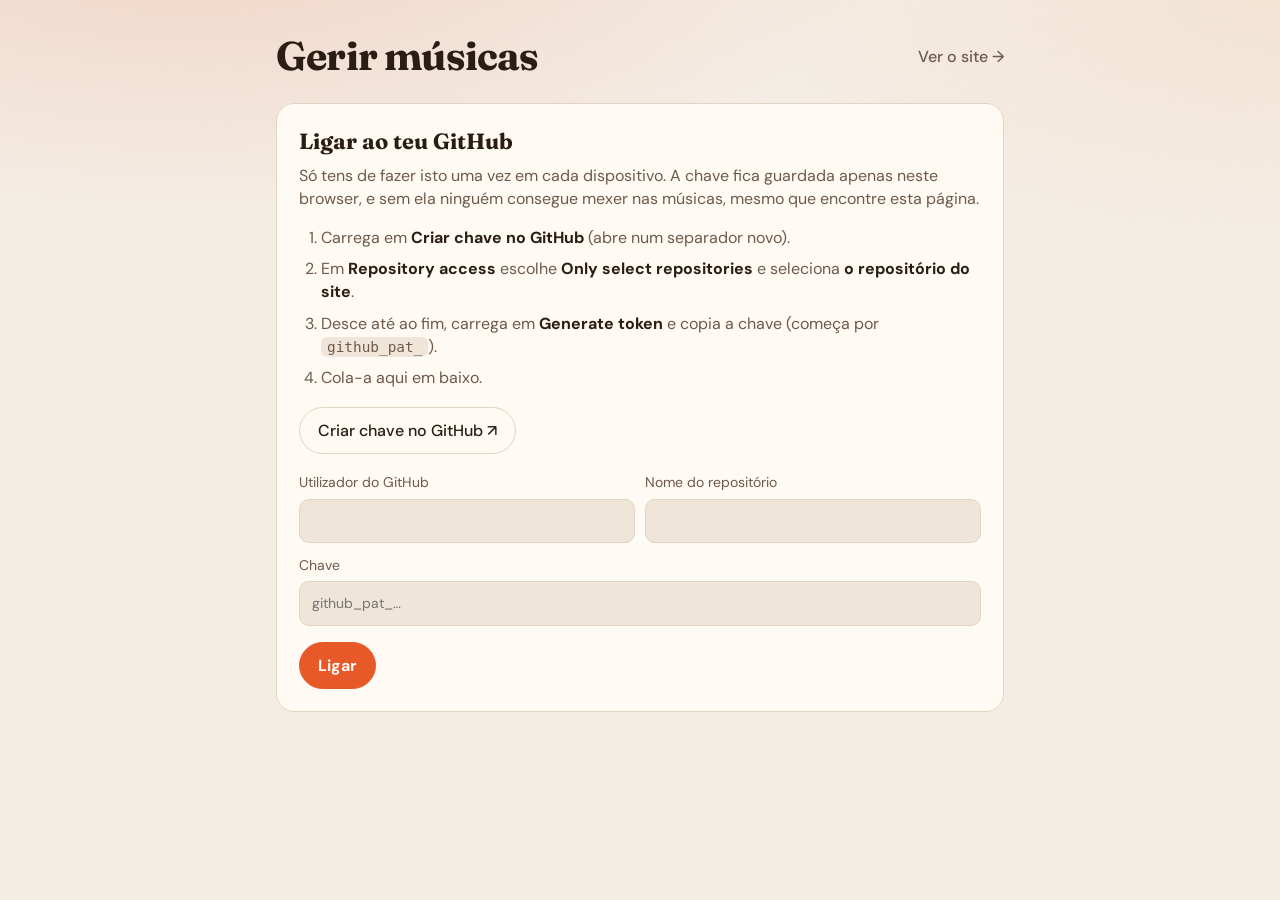
==== gerir.html @ c7f48e95 "Site de músicas inicial Co-Authored-By: Claude Opus 5.5 <noreply@anthropic.com>" ====
<!doctype html>
<html lang="pt">
<head>
  <meta charset="utf-8">
  <meta name="viewport" content="width=device-width, initial-scale=1, viewport-fit=cover">
  <meta name="robots" content="noindex, nofollow">
  <title>Gerir músicas</title>
  <link rel="icon" href="icone.svg" type="image/svg+xml">
  <link rel="preconnect" href="https://fonts.googleapis.com">
  <link rel="preconnect" href="https://fonts.gstatic.com" crossorigin>
  <link href="https://fonts.googleapis.com/css2?family=Fraunces:opsz,wght@9..144,500;9..144,700&family=DM+Sans:wght@400;500;700&display=swap" rel="stylesheet">
  <link rel="stylesheet" href="style.css">
  <style>
    body { padding-bottom: 60px; }
    [hidden] { display: none !important; }
    a.btn { color: inherit; text-decoration: none; }
    .pagina { position: relative; z-index: 1; max-width: 760px; margin: 0 auto; padding: 36px 16px 0; }
    .cab { display: flex; align-items: center; justify-content: space-between; gap: 12px; margin-bottom: 26px; }
    .cab h1 { font-size: clamp(28px, 6vw, 40px); margin: 0; }
    .cab a { color: var(--texto-2); text-decoration: none; font-weight: 500; white-space: nowrap; }
    .cab a:hover { color: var(--destaque); }

    .cartao {
      background: var(--cartao); border: 1px solid var(--linha); border-radius: 18px;
      padding: 22px; margin-bottom: 18px;
    }
    .cartao h2 { font-family: var(--serif); font-size: 22px; margin: 0 0 6px; }
    .cartao > p { color: var(--texto-2); margin: 0 0 16px; }
    .passos { margin: 0 0 18px; padding-left: 22px; color: var(--texto-2); }
    .passos li { margin-bottom: 8px; }
    .passos b { color: var(--texto); }

    label.campo { display: block; font-size: 14px; color: var(--texto-2); margin-bottom: 12px; }
    .entrada {
      display: block; width: 100%; margin-top: 6px;
      font: inherit; color: var(--texto);
      background: var(--fundo-2); border: 1px solid var(--linha); border-radius: 10px;
      padding: 11px 12px; outline: 0;
    }
    .entrada:focus { border-color: var(--destaque); }
    .linha2 { display: grid; grid-template-columns: 1fr 1fr; gap: 10px; }
    .erro { color: #e5484d; font-size: 14px; margin: 8px 0 0; }
    .ok { color: #3fb37f; }

    .zona {
      display: grid; place-items: center; text-align: center;
      border: 2px dashed var(--linha); border-radius: 18px;
      padding: 38px 16px; cursor: pointer;
      transition: border-color .15s, background .15s;
    }
    .zona:hover, .zona.sobre { border-color: var(--destaque); background: color-mix(in srgb, var(--destaque) 8%, transparent); }
    .zona svg { width: 44px; height: 44px; fill: var(--destaque); margin-bottom: 8px; }
    .zona strong { font-size: 18px; display: block; }
    .zona span { color: var(--texto-2); font-size: 14px; }

    .pendentes { list-style: none; margin: 16px 0 0; padding: 0; display: grid; gap: 10px; }
    .pend {
      border: 1px solid var(--linha); border-radius: 14px; padding: 12px;
      display: grid; grid-template-columns: 52px 1fr auto; gap: 12px; align-items: start;
      background: var(--fundo-2);
    }
    .pend .capa { cursor: pointer; position: relative; }
    .pend .capa::after {
      content: "+ capa"; position: absolute; inset: auto 0 0 0;
      font: 700 9px var(--sans); letter-spacing: .04em; text-transform: uppercase;
      background: rgba(0,0,0,.55); color: #fff; padding: 2px 0; text-align: center;
    }
    .pend .capa.tem::after { content: "mudar"; }
    .pend-nome { font-weight: 700; font-size: 14px; word-break: break-word; margin-bottom: 6px; }
    .pend-nome small { color: var(--texto-3); font-weight: 400; }
    .pend .entrada { padding: 8px 10px; margin-top: 0; font-size: 15px; }
    .barra-envio { height: 4px; background: var(--linha); border-radius: 4px; margin-top: 8px; overflow: hidden; display: none; }
    .barra-envio i { display: block; height: 100%; width: 0; background: var(--destaque); transition: width .2s; }
    .a-enviar .barra-envio { display: block; }

    .acoes { display: flex; gap: 10px; flex-wrap: wrap; margin-top: 16px; align-items: center; }
    .btn[disabled] { opacity: .5; pointer-events: none; }

    .estado {
      display: none; align-items: center; gap: 12px;
      border-radius: 14px; padding: 14px 16px; margin-bottom: 18px;
      background: var(--fundo-2); border: 1px solid var(--linha); font-weight: 500;
    }
    .estado.visivel { display: flex; }
    .estado.sucesso { border-color: #3fb37f; }
    .estado.falha { border-color: #e5484d; }
    .estado a { color: var(--destaque); }
    .roda { width: 18px; height: 18px; border-radius: 50%; border: 2px solid var(--linha); border-top-color: var(--destaque); animation: girar .8s linear infinite; flex: none; }

    .existentes { list-style: none; margin: 0; padding: 0; }
    .exist {
      display: grid; grid-template-columns: 46px 1fr auto; gap: 12px; align-items: center;
      padding: 10px 0; border-top: 1px solid var(--linha);
    }
    .exist:first-child { border-top: 0; }
    .exist .capa { width: 46px; height: 46px; font-size: 15px; }
    .exist-texto { min-width: 0; }
    .exist-texto strong, .exist-texto span { display: block; white-space: nowrap; overflow: hidden; text-overflow: ellipsis; }
    .exist-texto span { color: var(--texto-2); font-size: 14px; }
    .exist-edita { grid-column: 1 / -1; display: grid; grid-template-columns: 1fr 1fr auto; gap: 8px; }
    .exist-edita .entrada { margin: 0; padding: 8px 10px; }
    .icone.perigo:hover { color: #e5484d; }
    .vazio-mini { color: var(--texto-3); margin: 0; }
    .rodape-gerir { text-align: center; margin-top: 26px; }
    .rodape-gerir button { background: none; border: 0; color: var(--texto-3); cursor: pointer; text-decoration: underline; font-size: 14px; }

    @media (max-width: 560px) {
      .cartao { padding: 18px 14px; }
      .linha2 { grid-template-columns: 1fr; gap: 6px; }
      .exist-edita { grid-template-columns: 1fr; }
    }
  </style>
</head>
<body>
  <div class="grao" aria-hidden="true"></div>
  <div class="pagina">
    <header class="cab">
      <h1>Gerir músicas</h1>
      <a href="./">Ver o site →</a>
    </header>

    <!-- 1. Ligar -->
    <section class="cartao" id="ligar" hidden>
      <h2>Ligar ao teu GitHub</h2>
      <p>Só tens de fazer isto uma vez em cada dispositivo. A chave fica guardada apenas neste browser, e sem ela ninguém consegue mexer nas músicas, mesmo que encontre esta página.</p>
      <ol class="passos">
        <li>Carrega em <b>Criar chave no GitHub</b> (abre num separador novo).</li>
        <li>Em <b>Repository access</b> escolhe <b>Only select repositories</b> e seleciona <b id="nomeRepo">o repositório do site</b>.</li>
        <li>Desce até ao fim, carrega em <b>Generate token</b> e copia a chave (começa por <code>github_pat_</code>).</li>
        <li>Cola-a aqui em baixo.</li>
      </ol>
      <div class="acoes" style="margin: 0 0 18px">
        <a class="btn" id="criarChave" target="_blank" rel="noopener">Criar chave no GitHub ↗</a>
      </div>
      <div class="linha2" id="campoRepo" hidden>
        <label class="campo">Utilizador do GitHub<input class="entrada" id="dono" autocomplete="off" autocapitalize="off"></label>
        <label class="campo">Nome do repositório<input class="entrada" id="repo" autocomplete="off" autocapitalize="off"></label>
      </div>
      <label class="campo">Chave
        <input class="entrada" id="chave" type="password" placeholder="github_pat_…" autocomplete="off" autocapitalize="off" spellcheck="false">
      </label>
      <div class="acoes"><button class="btn btn-principal" id="btnLigar" type="button">Ligar</button></div>
      <p class="erro" id="erroLigar" hidden></p>
    </section>

    <!-- 2. Gerir -->
    <div id="gerir" hidden>
      <div class="estado" id="estado" role="status" aria-live="polite"></div>

      <section class="cartao">
        <h2>Adicionar músicas</h2>
        <p>MP3 de preferência. Podes juntar imagens com o mesmo nome da música para servirem de capa.</p>
        <label class="zona" id="zona">
          <input type="file" id="ficheiros" multiple accept="audio/*,.mp3,.m4a,.aac,.ogg,.opus,.flac,.wav,image/*" hidden>
          <div>
            <svg viewBox="0 0 24 24" aria-hidden="true"><path d="M12 3v10.6A4 4 0 1 0 14 17V7h4V3h-6z"/></svg>
            <strong>Arrasta músicas para aqui</strong>
            <span>ou toca para escolher do computador ou telemóvel</span>
          </div>
        </label>
        <ul class="pendentes" id="pendentes"></ul>
        <div class="acoes" id="acoesEnvio" hidden>
          <button class="btn btn-principal" id="btnPublicar" type="button">Publicar</button>
          <button class="btn" id="btnLimpar" type="button">Limpar</button>
        </div>
        <p class="erro" id="erroEnvio" hidden></p>
      </section>

      <section class="cartao">
        <h2>No site <span id="numExist" style="color:var(--texto-3);font-weight:500"></span></h2>
        <ul class="existentes" id="existentes"></ul>
      </section>

      <div class="rodape-gerir"><button id="btnSair" type="button">Desligar este dispositivo</button></div>
    </div>
  </div>

  <input type="file" id="ficheiroCapa" accept="image/*" hidden>
  <div class="aviso" id="aviso" role="status" aria-live="polite" style="bottom:24px"></div>

<script>
(() => {
  "use strict";
  const $ = (id) => document.getElementById(id);
  const API = "https://api.github.com";
  const AUDIO = /\.(mp3|m4a|aac|ogg|oga|opus|flac|wav|webm)$/i;
  const IMAGEM = /\.(jpe?g|png|webp)$/i;
  const MAX_MB = 95;

  const guardar = (k, v) => { try { v == null ? localStorage.removeItem(k) : localStorage.setItem(k, v); } catch {} };
  const ler = (k) => { try { return localStorage.getItem(k); } catch { return null; } };
  const esc = (t) => String(t ?? "").replace(/[&<>"']/g, (c) => ({ "&": "&amp;", "<": "&lt;", ">": "&gt;", '"': "&quot;", "'": "&#39;" }[c]));
  const mb = (b) => (b / 1048576).toFixed(1).replace(".", ",") + " MB";
  const semExt = (n) => n.replace(/\.[^.]+$/, "");

  let avisoT;
  const aviso = (t) => { const a = $("aviso"); a.textContent = t; a.classList.add("visivel"); clearTimeout(avisoT); avisoT = setTimeout(() => a.classList.remove("visivel"), 2600); };

  /* ---------- Repositório: deduzido do endereço do site ---------- */
  function adivinharRepo() {
    const h = location.hostname, partes = location.pathname.split("/").filter(Boolean);
    if (h.endsWith(".github.io")) {
      const dono = h.replace(".github.io", "");
      const repo = partes.length && !partes[0].includes(".") ? partes[0] : h;
      return { dono, repo };
    }
    return null;
  }

  let cfg = { dono: ler("gh_dono") || "", repo: ler("gh_repo") || "", chave: ler("gh_chave") || "", ramo: "main" };
  const palpite = adivinharRepo();
  if (palpite) { cfg.dono = cfg.dono || palpite.dono; cfg.repo = cfg.repo || palpite.repo; }

  /* ---------- Chamadas à API ---------- */
  async function gh(caminho, opcoes = {}) {
    const r = await fetch(API + caminho, {
      ...opcoes,
      headers: {
        Accept: "application/vnd.github+json",
        Authorization: "Bearer " + cfg.chave,
        "X-GitHub-Api-Version": "2022-11-28",
        ...(opcoes.body ? { "Content-Type": "application/json" } : {}),
      },
    });
    if (!r.ok) {
      let msg = "";
      try { msg = (await r.json()).message; } catch {}
      const e = new Error(msg || "Erro " + r.status);
      e.status = r.status;
      throw e;
    }
    return r.status === 204 ? null : r.json();
  }
  const rp = () => `/repos/${encodeURIComponent(cfg.dono)}/${encodeURIComponent(cfg.repo)}`;

  // Envia um ficheiro como "blob" com barra de progresso
  function enviarBlob(ficheiro, aoProgredir) {
    return new Promise((resolver, rejeitar) => {
      const leitor = new FileReader();
      leitor.onerror = () => rejeitar(new Error("Não consegui ler " + ficheiro.name));
      leitor.onload = () => {
        const base64 = String(leitor.result).split(",")[1] || "";
        const xhr = new XMLHttpRequest();
        xhr.open("POST", API + rp() + "/git/blobs");
        xhr.setRequestHeader("Accept", "application/vnd.github+json");
        xhr.setRequestHeader("Authorization", "Bearer " + cfg.chave);
        xhr.setRequestHeader("Content-Type", "application/json");
        xhr.upload.onprogress = (e) => e.lengthComputable && aoProgredir(e.loaded / e.total);
        xhr.onload = () => {
          if (xhr.status >= 200 && xhr.status < 300) resolver(JSON.parse(xhr.responseText).sha);
          else { let m = ""; try { m = JSON.parse(xhr.responseText).message; } catch {} rejeitar(new Error(m || "Erro " + xhr.status)); }
        };
        xhr.onerror = () => rejeitar(new Error("Falhou a ligação ao enviar " + ficheiro.name));
        xhr.send(JSON.stringify({ content: base64, encoding: "base64" }));
      };
      leitor.readAsDataURL(ficheiro);
    });
  }

  // Um único "commit" com tudo: ficheiros novos, alterados e apagados
  async function gravar(alteracoes, mensagem) {
    const ref = await gh(`${rp()}/git/ref/heads/${cfg.ramo}`);
    const pai = await gh(`${rp()}/git/commits/${ref.object.sha}`);
    const arvore = await gh(`${rp()}/git/trees`, {
      method: "POST",
      body: JSON.stringify({
        base_tree: pai.tree.sha,
        tree: alteracoes.map((a) => a.apagar
          ? { path: a.caminho, mode: "100644", type: "blob", sha: null }
          : a.sha
            ? { path: a.caminho, mode: "100644", type: "blob", sha: a.sha }
            : { path: a.caminho, mode: "100644", type: "blob", content: a.texto }),
      }),
    });
    const commit = await gh(`${rp()}/git/commits`, {
      method: "POST",
      body: JSON.stringify({ message: mensagem, tree: arvore.sha, parents: [ref.object.sha] }),
    });
    await gh(`${rp()}/git/refs/heads/${cfg.ramo}`, { method: "PATCH", body: JSON.stringify({ sha: commit.sha }) });
    acompanharPublicacao(commit.sha);
    return commit.sha;
  }

  /* ---------- Estado da publicação ---------- */
  let seguir = 0;
  function mostrarEstado(html, tipo = "") {
    const e = $("estado");
    e.className = "estado visivel " + tipo;
    e.innerHTML = html;
  }
  async function acompanharPublicacao(sha) {
    const meu = ++seguir;
    mostrarEstado('<div class="roda"></div><span>Guardado! A atualizar o site… (costuma demorar 1–2 minutos)</span>');
    const inicio = Date.now();
    while (meu === seguir && Date.now() - inicio < 6 * 60 * 1000) {
      await new Promise((r) => setTimeout(r, 6000));
      let run;
      try {
        const d = await gh(`${rp()}/actions/runs?head_sha=${sha}&per_page=1`);
        run = d.workflow_runs && d.workflow_runs[0];
      } catch (e) {
        if (e.status === 403 || e.status === 404) {
          mostrarEstado('<span>✓ Guardado. O site atualiza sozinho dentro de 1–2 minutos.</span>', "sucesso");
          return;
        }
        continue;
      }
      if (!run || meu !== seguir) continue;
      if (run.status === "completed") {
        if (run.conclusion === "success") {
          mostrarEstado('<span class="ok">✓</span><span>Já está no site! <a href="./">Abrir o site</a></span>', "sucesso");
          carregarExistentes();
        } else {
          mostrarEstado(`<span>⚠️ A atualização do site falhou. <a href="${esc(run.html_url)}" target="_blank" rel="noopener">Ver detalhes no GitHub</a></span>`, "falha");
        }
        return;
      }
    }
  }

  /* ---------- Ligar ---------- */
  function linkCriarChave() {
    const p = new URLSearchParams({
      name: "Site de musicas",
      description: "Para carregar músicas a partir da página Gerir músicas",
      expires_in: "366",
      contents: "write",
      actions: "read",
    });
    if (cfg.dono) p.set("target_name", cfg.dono);
    return "https://github.com/settings/personal-access-tokens/new?" + p;
  }

  function mostrarLigar(erro) {
    $("gerir").hidden = true;
    $("ligar").hidden = false;
    $("campoRepo").hidden = !!palpite && !erro?.repo;
    $("dono").value = cfg.dono; $("repo").value = cfg.repo;
    if (cfg.repo) $("nomeRepo").textContent = cfg.repo;
    $("criarChave").href = linkCriarChave();
    if (erro) { $("erroLigar").textContent = erro.texto; $("erroLigar").hidden = false; }
  }

  async function ligar() {
    $("erroLigar").hidden = true;
    const repo = await gh(rp());
    if (!repo.permissions || !repo.permissions.push) {
      throw Object.assign(new Error("Esta chave só pode ler. Volta a criá-la com Contents: Read and write."), { status: 403 });
    }
    cfg.ramo = repo.default_branch || "main";
    $("ligar").hidden = true;
    $("gerir").hidden = false;
    carregarExistentes();
  }

  $("btnLigar").addEventListener("click", async () => {
    cfg.chave = $("chave").value.trim();
    if (!$("campoRepo").hidden) { cfg.dono = $("dono").value.trim(); cfg.repo = $("repo").value.trim(); }
    if (!cfg.chave) return;
    $("btnLigar").disabled = true;
    try {
      await ligar();
      guardar("gh_chave", cfg.chave); guardar("gh_dono", cfg.dono); guardar("gh_repo", cfg.repo);
      aviso("Ligado ✓");
    } catch (e) {
      const texto = e.status === 401 ? "A chave não é válida. Confirma que a copiaste toda."
        : e.status === 404 ? "Não encontrei o repositório. Confirma o nome e que a chave tem acesso a ele."
        : e.message;
      mostrarLigar({ texto, repo: e.status === 404 });
    } finally { $("btnLigar").disabled = false; }
  });

  $("btnSair").addEventListener("click", () => {
    if (!confirm("Desligar este dispositivo? Vais precisar da chave para voltar a entrar.")) return;
    guardar("gh_chave", null);
    cfg.chave = ""; $("chave").value = "";
    mostrarLigar();
  });

  /* ---------- Músicas existentes ---------- */
  let existentes = [];   // {caminho, sha, tamanho, capa?, titulo, artista, capaUrl}
  let nomes = {};        // musicas/nomes.json  { "ficheiro.mp3": {titulo, artista} }

  async function carregarExistentes() {
    const ul = $("existentes");
    ul.innerHTML = '<li class="vazio-mini">A carregar…</li>';
    try {
      const [arvore, site] = await Promise.all([
        gh(`${rp()}/git/trees/${cfg.ramo}?recursive=1`),
        fetch("musicas.json?v=" + Date.now(), { cache: "no-store" }).then((r) => r.ok ? r.json() : { musicas: [] }).catch(() => ({ musicas: [] })),
      ]);
      const ficheiros = arvore.tree.filter((t) => t.type === "blob" && t.path.startsWith("musicas/"));
      const nomesF = ficheiros.find((t) => t.path === "musicas/nomes.json");
      nomes = {};
      if (nomesF) {
        try {
          const b = await gh(`${rp()}/git/blobs/${nomesF.sha}`);
          nomes = JSON.parse(new TextDecoder().decode(Uint8Array.from(atob(b.content.replace(/\n/g, "")), (c) => c.charCodeAt(0))));
        } catch {}
      }
      const doSite = {};
      (site.musicas || []).forEach((m) => { doSite[decodeURIComponent(m.ficheiro)] = m; });
      const imagens = new Map(ficheiros.filter((t) => IMAGEM.test(t.path)).map((t) => [semExt(t.path), t]));

      existentes = ficheiros.filter((t) => AUDIO.test(t.path)).map((t) => {
        const m = doSite[t.path] || {};
        const rel = t.path.slice("musicas/".length);
        const n = nomes[rel] || {};
        const nomeF = semExt(rel.split("/").pop());
        const [a, ti] = nomeF.includes(" - ") ? nomeF.split(/ - (.+)/) : ["", nomeF];
        return {
          caminho: t.path, rel, sha: t.sha, tamanho: t.size,
          capa: imagens.get(semExt(t.path)),
          titulo: n.titulo || m.titulo || ti,
          artista: n.artista || m.artista || a,
          capaUrl: m.capa || "",
          publicada: !!doSite[t.path],
          adicionada: m.adicionada || Infinity,
        };
      }).sort((x, y) => y.adicionada - x.adicionada);

      desenharExistentes();
    } catch (e) {
      ul.innerHTML = `<li class="erro">Não consegui carregar a lista: ${esc(e.message)}</li>`;
    }
  }

  function capaFalsa(el, titulo) {
    let h = 0; for (const c of titulo) h = (h * 31 + c.charCodeAt(0)) >>> 0; h %= 360;
    el.style.backgroundImage = `linear-gradient(135deg, hsl(${h} 70% 55%), hsl(${(h + 50) % 360} 65% 35%))`;
    el.textContent = titulo.replace(/[^\p{L}\p{N} ]/gu, "").trim().split(/\s+/).slice(0, 2).map((p) => p[0]).join("").toUpperCase() || "♪";
  }

  function desenharExistentes() {
    const ul = $("existentes");
    $("numExist").textContent = existentes.length ? "· " + existentes.length : "";
    if (!existentes.length) { ul.innerHTML = '<li class="vazio-mini">Ainda não há músicas. Adiciona a primeira lá em cima.</li>'; return; }
    ul.innerHTML = "";
    existentes.forEach((m, i) => {
      const li = document.createElement("li");
      li.className = "exist";
      li.innerHTML = `
        <div class="capa"></div>
        <div class="exist-texto">
          <strong>${esc(m.titulo)}</strong>
          <span>${esc([m.artista, mb(m.tamanho), m.publicada ? "" : "a publicar…"].filter(Boolean).join(" · "))}</span>
        </div>
        <div>
          <button class="icone" data-acao="editar" data-i="${i}" title="Mudar nome" aria-label="Mudar nome">
            <svg viewBox="0 0 24 24"><path d="M4 17.2V20h2.8l8.3-8.3-2.8-2.8L4 17.2zM19.7 7.1a1 1 0 0 0 0-1.4l-1.4-1.4a1 1 0 0 0-1.4 0l-1.3 1.3 2.8 2.8 1.3-1.3z"/></svg>
          </button>
          <button class="icone perigo" data-acao="apagar" data-i="${i}" title="Apagar" aria-label="Apagar">
            <svg viewBox="0 0 24 24"><path d="M9 3h6l1 2h4v2H4V5h4l1-2zm-3 6h12l-1 12H7L6 9z"/></svg>
          </button>
        </div>`;
      const c = li.querySelector(".capa");
      if (m.capaUrl) c.style.backgroundImage = `url("${m.capaUrl}")`; else capaFalsa(c, m.titulo);
      ul.appendChild(li);
    });
  }

  $("existentes").addEventListener("click", async (e) => {
    const b = e.target.closest("[data-acao]");
    if (!b) return;
    const m = existentes[+b.dataset.i];
    const li = b.closest(".exist");

    if (b.dataset.acao === "editar") {
      if (li.querySelector(".exist-edita")) return;
      const f = document.createElement("div");
      f.className = "exist-edita";
      f.innerHTML = `
        <input class="entrada" placeholder="Título" value="${esc(m.titulo)}">
        <input class="entrada" placeholder="Artista" value="${esc(m.artista)}">
        <button class="btn btn-principal" type="button">Guardar</button>`;
      li.appendChild(f);
      f.querySelector("input").focus();
      f.querySelector("button").addEventListener("click", async (ev) => {
        const [t, a] = f.querySelectorAll("input");
        ev.target.disabled = true;
        try {
          nomes[m.rel] = { titulo: t.value.trim(), artista: a.value.trim() };
          await gravar([{ caminho: "musicas/nomes.json", texto: JSON.stringify(nomes, null, 2) + "\n" }], `Mudar nome: ${t.value.trim()}`);
          m.titulo = t.value.trim() || m.titulo; m.artista = a.value.trim();
          desenharExistentes();
        } catch (err) { aviso("Erro: " + err.message); ev.target.disabled = false; }
      });
    }

    if (b.dataset.acao === "apagar") {
      if (!confirm(`Apagar "${m.titulo}" do site?`)) return;
      b.disabled = true;
      try {
        const alt = [{ caminho: m.caminho, apagar: true }];
        if (m.capa) alt.push({ caminho: m.capa.path, apagar: true });
        if (nomes[m.rel]) { delete nomes[m.rel]; alt.push({ caminho: "musicas/nomes.json", texto: JSON.stringify(nomes, null, 2) + "\n" }); }
        await gravar(alt, `Apagar música: ${m.titulo}`);
        existentes = existentes.filter((x) => x !== m);
        desenharExistentes();
      } catch (err) { aviso("Erro: " + err.message); b.disabled = false; }
    }
  });

  /* ---------- Adicionar ---------- */
  let pendentes = [];   // {ficheiro, capa?: File, titulo, artista, el}

  function adicionarFicheiros(lista) {
    const fs = [...lista];
    const audios = fs.filter((f) => AUDIO.test(f.name) || f.type.startsWith("audio/"));
    const imagens = fs.filter((f) => f.type.startsWith("image/") || IMAGEM.test(f.name));
    let ignorados = fs.length - audios.length - imagens.length;

    for (const f of audios) {
      if (f.size > MAX_MB * 1048576) { aviso(`${f.name} é demasiado grande (máx. ${MAX_MB} MB)`); continue; }
      if (pendentes.some((p) => p.ficheiro.name === f.name && p.ficheiro.size === f.size)) continue;
      pendentes.push({ ficheiro: f, capa: null, titulo: "", artista: "" });
    }
    for (const img of imagens) {
      const alvo = pendentes.find((p) => semExt(p.ficheiro.name).toLowerCase() === semExt(img.name).toLowerCase());
      if (alvo) alvo.capa = img; else ignorados++;
    }
    if (ignorados) aviso(`${ignorados} ficheiro(s) ignorado(s): não são músicas ou não têm música com o mesmo nome`);
    desenharPendentes();
  }

  function desenharPendentes() {
    const ul = $("pendentes");
    ul.innerHTML = "";
    pendentes.forEach((p, i) => {
      const nomeF = semExt(p.ficheiro.name);
      const [a, t] = nomeF.includes(" - ") ? nomeF.split(/ - (.+)/) : ["", nomeF];
      const li = document.createElement("li");
      li.className = "pend";
      li.innerHTML = `
        <div class="capa${p.capa ? " tem" : ""}" title="Escolher capa"></div>
        <div>
          <div class="pend-nome">${esc(p.ficheiro.name)} <small>${mb(p.ficheiro.size)}</small></div>
          <div class="linha2">
            <input class="entrada" data-c="titulo" placeholder="Título (automático: ${esc(t.replace(/^\d+[\s.\-_]+/, ""))})" value="${esc(p.titulo)}">
            <input class="entrada" data-c="artista" placeholder="Artista${a ? " (automático: " + esc(a) + ")" : " (opcional)"}" value="${esc(p.artista)}">
          </div>
          <div class="barra-envio"><i></i></div>
        </div>
        <button class="icone perigo" type="button" title="Tirar" aria-label="Tirar da lista">
          <svg viewBox="0 0 24 24"><path d="M6.4 5 12 10.6 17.6 5 19 6.4 13.4 12l5.6 5.6-1.4 1.4-5.6-5.6L6.4 19 5 17.6l5.6-5.6L5 6.4z"/></svg>
        </button>`;
      const c = li.querySelector(".capa");
      if (p.capa) c.style.backgroundImage = `url("${URL.createObjectURL(p.capa)}")`;
      else capaFalsa(c, p.titulo || t);
      c.addEventListener("click", () => { capaPara = p; $("ficheiroCapa").click(); });
      li.querySelectorAll("input").forEach((inp) => inp.addEventListener("input", () => { p[inp.dataset.c] = inp.value; }));
      li.querySelector("button").addEventListener("click", () => { pendentes.splice(i, 1); desenharPendentes(); });
      p.el = li;
      ul.appendChild(li);
    });
    $("acoesEnvio").hidden = !pendentes.length;
    $("btnPublicar").textContent = pendentes.length === 1 ? "Publicar 1 música" : `Publicar ${pendentes.length} músicas`;
  }

  let capaPara = null;
  $("ficheiroCapa").addEventListener("change", (e) => {
    if (capaPara && e.target.files[0]) { capaPara.capa = e.target.files[0]; desenharPendentes(); }
    e.target.value = "";
  });

  const zona = $("zona");
  $("ficheiros").addEventListener("change", (e) => { adicionarFicheiros(e.target.files); e.target.value = ""; });
  ["dragenter", "dragover"].forEach((ev) => zona.addEventListener(ev, (e) => { e.preventDefault(); zona.classList.add("sobre"); }));
  ["dragleave", "drop"].forEach((ev) => zona.addEventListener(ev, (e) => { e.preventDefault(); zona.classList.remove("sobre"); }));
  zona.addEventListener("drop", (e) => adicionarFicheiros(e.dataTransfer.files));
  // largar em qualquer lado da página também funciona
  window.addEventListener("dragover", (e) => e.preventDefault());
  window.addEventListener("drop", (e) => { e.preventDefault(); if (!$("gerir").hidden && !zona.contains(e.target)) adicionarFicheiros(e.dataTransfer.files); });

  $("btnLimpar").addEventListener("click", () => { pendentes = []; desenharPendentes(); });

  function caminhoLivre(nome, usados) {
    const limpo = nome.replace(/[\\/:*?"<>|#%]+/g, " ").replace(/\s+/g, " ").trim();
    let caminho = "musicas/" + limpo, n = 2;
    const ext = limpo.match(/\.[^.]+$/)?.[0] || "", base = limpo.slice(0, limpo.length - ext.length);
    while (usados.has(caminho.toLowerCase())) caminho = `musicas/${base} (${n++})${ext}`;
    usados.add(caminho.toLowerCase());
    return caminho;
  }

  $("btnPublicar").addEventListener("click", async () => {
    if (!pendentes.length) return;
    const btn = $("btnPublicar");
    btn.disabled = true; $("btnLimpar").disabled = true; zona.style.pointerEvents = "none";
    $("erroEnvio").hidden = true;
    const usados = new Set(existentes.flatMap((m) => [m.caminho.toLowerCase(), m.capa?.path.toLowerCase()]).filter(Boolean));
    const alteracoes = [];
    let mudouNomes = false;
    try {
      for (let i = 0; i < pendentes.length; i++) {
        const p = pendentes[i];
        btn.textContent = `A enviar ${i + 1} de ${pendentes.length}…`;
        p.el.classList.add("a-enviar");
        const barra = p.el.querySelector(".barra-envio i");
        const caminho = caminhoLivre(p.ficheiro.name, usados);
        const sha = await enviarBlob(p.ficheiro, (f) => { barra.style.width = (p.capa ? f * 90 : f * 100) + "%"; });
        alteracoes.push({ caminho, sha });
        if (p.capa) {
          const ext = (p.capa.name.match(/\.[^.]+$/)?.[0] || ".jpg").toLowerCase();
          const caminhoCapa = semExt(caminho) + ext;
          usados.add(caminhoCapa.toLowerCase());
          alteracoes.push({ caminho: caminhoCapa, sha: await enviarBlob(p.capa, () => {}) });
        }
        barra.style.width = "100%";
        if (p.titulo.trim() || p.artista.trim()) {
          nomes[caminho.slice("musicas/".length)] = { titulo: p.titulo.trim(), artista: p.artista.trim() };
          mudouNomes = true;
        }
      }
      if (mudouNomes) alteracoes.push({ caminho: "musicas/nomes.json", texto: JSON.stringify(nomes, null, 2) + "\n" });
      btn.textContent = "A guardar…";
      const n = pendentes.length;
      await gravar(alteracoes, n === 1 ? `Adicionar música: ${pendentes[0].titulo || pendentes[0].ficheiro.name}` : `Adicionar ${n} músicas`);
      pendentes = [];
      desenharPendentes();
      aviso(n === 1 ? "Música enviada ✓" : `${n} músicas enviadas ✓`);
      carregarExistentes();
    } catch (e) {
      $("erroEnvio").textContent = "Não foi possível enviar: " + e.message + ". Tenta outra vez.";
      $("erroEnvio").hidden = false;
      pendentes.forEach((p) => p.el?.classList.remove("a-enviar"));
      desenharPendentes();
    } finally {
      btn.disabled = false; $("btnLimpar").disabled = false; zona.style.pointerEvents = "";
    }
  });

  /* ---------- Arranque ---------- */
  if (cfg.chave && cfg.dono && cfg.repo) {
    ligar().catch((e) => mostrarLigar({ texto: e.status === 401 ? "A chave expirou ou foi revogada. Cria uma nova." : e.message }));
  } else {
    mostrarLigar();
  }
})();
</script>
</body>
</html>
---- style.css ----
:root {
  --fundo: #16120f;
  --fundo-2: #201a16;
  --cartao: #261f1a;
  --linha: #3a2f28;
  --texto: #f4ebe1;
  --texto-2: #b9a99a;
  --texto-3: #85766a;
  --destaque: #ff7a45;
  --destaque-2: #ffb36b;
  --destaque-texto: #1b120c;
  --raio: 14px;
  --leitor-h: 92px;
  --serif: "Fraunces", Georgia, serif;
  --sans: "DM Sans", system-ui, -apple-system, "Segoe UI", sans-serif;
}

@media (prefers-color-scheme: light) {
  :root {
    --fundo: #f6efe6;
    --fundo-2: #efe5d8;
    --cartao: #fffaf4;
    --linha: #e2d4c3;
    --texto: #2a1d14;
    --texto-2: #6e5a4b;
    --texto-3: #9a8574;
    --destaque: #e8592a;
    --destaque-2: #f2913f;
    --destaque-texto: #fffaf4;
  }
}

* { box-sizing: border-box; }
html { -webkit-text-size-adjust: 100%; }
body {
  margin: 0;
  min-height: 100vh;
  background:
    radial-gradient(1200px 500px at 15% -10%, color-mix(in srgb, var(--destaque) 18%, transparent), transparent 60%),
    radial-gradient(900px 400px at 100% 0%, color-mix(in srgb, var(--destaque-2) 10%, transparent), transparent 60%),
    var(--fundo);
  background-attachment: fixed;
  color: var(--texto);
  font-family: var(--sans);
  font-size: 16px;
  line-height: 1.45;
  padding-bottom: calc(var(--leitor-h) + 24px + env(safe-area-inset-bottom));
}
button { font: inherit; color: inherit; }
code { font-size: .9em; background: var(--fundo-2); padding: 2px 6px; border-radius: 6px; }

.grao {
  position: fixed; inset: 0; pointer-events: none; z-index: 0; opacity: .07;
  background-image: url("data:image/svg+xml,%3Csvg xmlns='http://www.w3.org/2000/svg' width='160' height='160'%3E%3Cfilter id='n'%3E%3CfeTurbulence type='fractalNoise' baseFrequency='.9' numOctaves='2'/%3E%3C/filter%3E%3Crect width='100%25' height='100%25' filter='url(%23n)'/%3E%3C/svg%3E");
}

/* ---------- Topo ---------- */
.topo {
  position: relative; z-index: 1;
  max-width: 820px; margin: 0 auto;
  padding: 48px 20px 28px;
  display: grid;
  grid-template-columns: auto 1fr;
  grid-template-areas: "disco texto" "acoes acoes";
  gap: 22px 22px;
  align-items: center;
}
.topo .disco { grid-area: disco; }
.topo-texto { grid-area: texto; min-width: 0; }
.topo-acoes { grid-area: acoes; display: flex; gap: 10px; flex-wrap: wrap; }

h1 {
  font-family: var(--serif);
  font-weight: 700;
  font-size: clamp(30px, 7vw, 52px);
  line-height: 1.02;
  letter-spacing: -0.02em;
  margin: 0 0 6px;
}
#subtitulo { margin: 0; color: var(--texto-2); font-size: 17px; }
.contagem { margin: 8px 0 0; color: var(--texto-3); font-size: 14px; }

.disco {
  --t: 104px;
  width: var(--t); height: var(--t); border-radius: 50%;
  background:
    radial-gradient(circle, var(--destaque) 0 17%, #111 17.5% 19%, transparent 19.5%),
    repeating-radial-gradient(circle, #1c1714 0 2px, #2a221d 2.5px 3.5px);
  box-shadow: 0 10px 30px rgba(0,0,0,.35), inset 0 0 0 1px rgba(255,255,255,.04);
  position: relative;
  animation: girar 6s linear infinite;
  animation-play-state: paused;
}
.disco span {
  position: absolute; inset: 0; border-radius: 50%;
  background: conic-gradient(from 20deg, transparent 0 40deg, rgba(255,255,255,.10) 55deg, transparent 75deg 220deg, rgba(255,255,255,.06) 235deg, transparent 255deg);
}
body.a-tocar .topo .disco { animation-play-state: running; }
.disco.grande { --t: 120px; margin: 0 auto 18px; }
@keyframes girar { to { transform: rotate(360deg); } }

/* ---------- Botões ---------- */
.btn {
  display: inline-flex; align-items: center; gap: 8px;
  border: 1px solid var(--linha);
  background: var(--cartao);
  padding: 11px 18px;
  border-radius: 999px;
  font-weight: 500;
  cursor: pointer;
  transition: transform .15s ease, background .15s ease, border-color .15s ease;
}
.btn:hover { border-color: var(--texto-3); }
.btn:active { transform: scale(.97); }
.btn svg { width: 18px; height: 18px; fill: currentColor; }
.btn-principal {
  background: var(--destaque); border-color: var(--destaque);
  color: var(--destaque-texto); font-weight: 700;
}
.btn-principal:hover { background: var(--destaque-2); border-color: var(--destaque-2); }

/* ---------- Procura ---------- */
main { position: relative; z-index: 1; max-width: 820px; margin: 0 auto; padding: 0 12px; }
.procura {
  display: flex; align-items: center; gap: 10px;
  margin: 0 8px 14px;
  padding: 0 14px;
  border: 1px solid var(--linha); border-radius: 12px;
  background: var(--fundo-2);
}
.procura svg { width: 20px; height: 20px; fill: var(--texto-3); flex: none; }
.procura input {
  flex: 1; border: 0; outline: 0; background: transparent; color: var(--texto);
  font: inherit; padding: 12px 0;
}
.procura[hidden], .btn[hidden] { display: none; }
.procura:focus-within { border-color: var(--destaque); }

/* ---------- Lista ---------- */
.lista { list-style: none; margin: 0; padding: 0; }
.faixa {
  display: grid;
  grid-template-columns: 28px 52px 1fr auto;
  align-items: center;
  gap: 14px;
  padding: 10px 12px;
  border-radius: var(--raio);
  cursor: pointer;
  transition: background .15s ease;
  position: relative;
}
.faixa:hover { background: color-mix(in srgb, var(--cartao) 80%, transparent); }
.faixa:focus-visible { outline: 2px solid var(--destaque); outline-offset: -2px; }
.faixa.atual { background: var(--cartao); }
.faixa.atual .faixa-titulo { color: var(--destaque); }
.faixa.destacada { animation: brilho 2.2s ease 2; }
@keyframes brilho { 0%,100% { box-shadow: 0 0 0 0 transparent; } 50% { box-shadow: 0 0 0 2px var(--destaque); } }

.faixa-num { color: var(--texto-3); font-size: 14px; text-align: center; font-variant-numeric: tabular-nums; }
.faixa.atual .faixa-num { color: var(--destaque); }
.ondas { display: none; gap: 2px; height: 14px; align-items: flex-end; justify-content: center; }
.ondas i { width: 3px; background: var(--destaque); border-radius: 2px; animation: onda .9s ease-in-out infinite; }
.ondas i:nth-child(2) { animation-delay: .2s; }
.ondas i:nth-child(3) { animation-delay: .4s; }
@keyframes onda { 0%,100% { height: 4px; } 50% { height: 14px; } }
body.a-tocar .faixa.atual .ondas { display: flex; }
body.a-tocar .faixa.atual .faixa-num span { display: none; }

.capa {
  width: 52px; height: 52px; border-radius: 10px;
  background-size: cover; background-position: center;
  display: grid; place-items: center;
  font-family: var(--serif); font-weight: 700; font-size: 18px; color: rgba(255,255,255,.92);
  box-shadow: 0 4px 12px rgba(0,0,0,.25);
  flex: none;
  overflow: hidden;
}
.capa.pequena { width: 46px; height: 46px; font-size: 16px; }

.faixa-texto { min-width: 0; }
.faixa-titulo {
  display: block; font-weight: 700; font-size: 16px;
  white-space: nowrap; overflow: hidden; text-overflow: ellipsis;
}
.faixa-sub {
  display: block; color: var(--texto-2); font-size: 14px;
  white-space: nowrap; overflow: hidden; text-overflow: ellipsis;
}
.faixa-novo {
  display: inline-block; margin-left: 6px; vertical-align: 2px;
  font-size: 10px; font-weight: 700; letter-spacing: .06em; text-transform: uppercase;
  color: var(--destaque-texto); background: var(--destaque-2);
  padding: 2px 6px; border-radius: 5px;
}

.faixa-acoes { display: flex; align-items: center; gap: 2px; }
.faixa-dur { color: var(--texto-3); font-size: 14px; font-variant-numeric: tabular-nums; margin-right: 6px; }

.icone {
  width: 40px; height: 40px; border-radius: 50%;
  border: 0; background: transparent; cursor: pointer;
  display: inline-grid; place-items: center;
  color: var(--texto-2);
  transition: background .15s ease, color .15s ease, transform .1s ease;
  text-decoration: none;
}
.icone:hover { background: var(--fundo-2); color: var(--texto); }
.icone:active { transform: scale(.92); }
.icone svg { width: 20px; height: 20px; fill: currentColor; }
.icone[aria-pressed="true"] { color: var(--destaque); }

/* ---------- Leitor ---------- */
.leitor {
  position: fixed; left: 0; right: 0; bottom: 0; z-index: 10;
  background: color-mix(in srgb, var(--fundo-2) 88%, transparent);
  backdrop-filter: blur(18px) saturate(140%);
  -webkit-backdrop-filter: blur(18px) saturate(140%);
  border-top: 1px solid var(--linha);
  padding-bottom: env(safe-area-inset-bottom);
  transform: translateY(0);
  transition: transform .3s ease;
}
.leitor[hidden] { display: block; transform: translateY(110%); }

.leitor-progresso { position: relative; height: 0; }
#barra {
  --p: 0%;
  position: absolute; left: 0; right: 0; top: -9px;
  width: 100%; height: 18px; margin: 0;
  -webkit-appearance: none; appearance: none; background: transparent; cursor: pointer;
}
#barra::-webkit-slider-runnable-track {
  height: 4px;
  background: linear-gradient(to right, var(--destaque) var(--p), var(--linha) var(--p));
}
#barra::-moz-range-track { height: 4px; background: var(--linha); }
#barra::-moz-range-progress { height: 4px; background: var(--destaque); }
#barra::-webkit-slider-thumb {
  -webkit-appearance: none; width: 14px; height: 14px; border-radius: 50%;
  background: var(--destaque); margin-top: -5px; border: 0;
  opacity: 0; transition: opacity .15s;
}
#barra::-moz-range-thumb { width: 14px; height: 14px; border-radius: 50%; background: var(--destaque); border: 0; }
.leitor:hover #barra::-webkit-slider-thumb, #barra:focus::-webkit-slider-thumb { opacity: 1; }

.leitor-corpo {
  max-width: 1100px; margin: 0 auto;
  height: var(--leitor-h);
  padding: 0 16px;
  display: grid;
  grid-template-columns: minmax(0, 1fr) auto minmax(0, 1fr);
  align-items: center; gap: 16px;
}
.leitor-info { display: flex; align-items: center; gap: 12px; min-width: 0; }
.leitor-texto { min-width: 0; }
.leitor-texto strong, .leitor-texto span {
  display: block; white-space: nowrap; overflow: hidden; text-overflow: ellipsis;
}
.leitor-texto span { color: var(--texto-2); font-size: 14px; }
.leitor-controlos { display: flex; align-items: center; gap: 4px; }
.icone.tocar {
  width: 54px; height: 54px; margin: 0 4px;
  background: var(--texto); color: var(--fundo);
}
.icone.tocar:hover { background: var(--destaque); color: var(--destaque-texto); }
.icone.tocar svg { width: 24px; height: 24px; }
.icone.tocar .i-pausa { display: none; }
body.a-tocar .icone.tocar .i-play { display: none; }
body.a-tocar .icone.tocar .i-pausa { display: block; }
.leitor-tempo {
  justify-self: end; color: var(--texto-3); font-size: 13px;
  display: flex; gap: 4px; font-variant-numeric: tabular-nums;
}

/* ---------- Vazio / rodapé / aviso ---------- */
.vazio { text-align: center; padding: 40px 20px 60px; color: var(--texto-2); }
.vazio h2 { font-family: var(--serif); color: var(--texto); font-size: 26px; margin: 0 0 8px; }
.rodape {
  position: relative; z-index: 1;
  text-align: center; color: var(--texto-3); font-size: 13px; padding: 30px 20px 0;
}

.aviso {
  position: fixed; left: 50%; z-index: 20;
  bottom: calc(var(--leitor-h) + 22px + env(safe-area-inset-bottom));
  transform: translate(-50%, 20px);
  background: var(--texto); color: var(--fundo);
  padding: 10px 18px; border-radius: 999px;
  font-weight: 500; font-size: 15px;
  opacity: 0; pointer-events: none;
  transition: opacity .2s ease, transform .2s ease;
  white-space: nowrap; max-width: calc(100vw - 32px); overflow: hidden; text-overflow: ellipsis;
}
.aviso.visivel { opacity: 1; transform: translate(-50%, 0); }

/* ---------- Telemóvel ---------- */
@media (max-width: 640px) {
  :root { --leitor-h: 128px; }
  .topo { padding-top: 32px; gap: 18px 16px; }
  .disco { --t: 76px; }
  .topo-acoes .btn { flex: 1; justify-content: center; }
  .faixa { grid-template-columns: 22px 46px 1fr auto; gap: 11px; padding: 9px 8px; }
  .capa { width: 46px; height: 46px; }
  .faixa-dur { display: none; }
  .faixa-acoes .baixar { display: none; }

  .leitor-corpo {
    grid-template-columns: 1fr auto;
    grid-template-areas: "info tempo" "ctrl ctrl";
    padding: 12px 14px 8px; gap: 6px 10px;
    height: var(--leitor-h);
    align-content: center;
  }
  .leitor-info { grid-area: info; }
  .leitor-tempo { grid-area: tempo; }
  .leitor-controlos { grid-area: ctrl; justify-content: space-between; padding: 0 6px; }
  .icone.tocar { width: 52px; height: 52px; }
}

@media (prefers-reduced-motion: reduce) {
  .disco, .ondas i, .faixa.destacada { animation: none !important; }
}
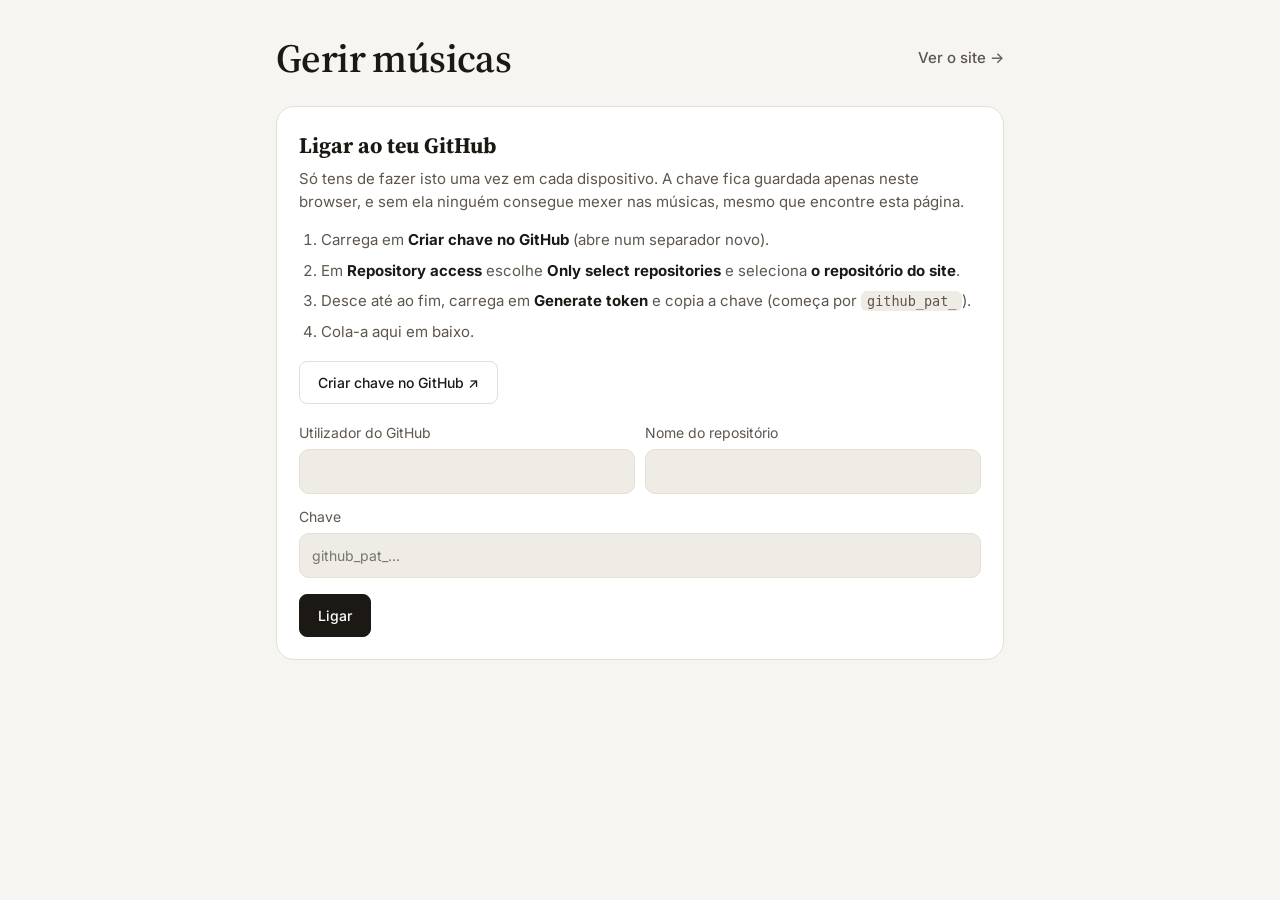
==== commit 345bb93a: "Style update" ====
--- a/gerir.html
+++ b/gerir.html
@@ -8,7 +8,7 @@
   <link rel="icon" href="icone.svg" type="image/svg+xml">
   <link rel="preconnect" href="https://fonts.googleapis.com">
   <link rel="preconnect" href="https://fonts.gstatic.com" crossorigin>
-  <link href="https://fonts.googleapis.com/css2?family=Fraunces:opsz,wght@9..144,500;9..144,700&family=DM+Sans:wght@400;500;700&display=swap" rel="stylesheet">
+  <link href="https://fonts.googleapis.com/css2?family=Inter:wght@400;500;600&family=Source+Serif+4:opsz,wght@8..60,600&display=swap" rel="stylesheet">
   <link rel="stylesheet" href="style.css">
   <style>
     body { padding-bottom: 60px; }
@@ -101,6 +101,12 @@
     .exist-edita .entrada { margin: 0; padding: 8px 10px; }
     .icone.perigo:hover { color: #e5484d; }
     .vazio-mini { color: var(--texto-3); margin: 0; }
+    .pl-sub { font-size: 14px; font-weight: 700; color: var(--texto-2); text-transform: uppercase; letter-spacing: .05em; margin: 22px 0 6px; }
+    .pl-fora { max-height: 340px; overflow-y: auto; margin-top: 8px; }
+    .exist .botoes { display: flex; }
+    .icone[disabled] { opacity: .3; pointer-events: none; }
+    .btn.perigo { margin-left: auto; }
+    .btn.perigo:hover { border-color: #e5484d; color: #e5484d; }
     .rodape-gerir { text-align: center; margin-top: 26px; }
     .rodape-gerir button { background: none; border: 0; color: var(--texto-3); cursor: pointer; text-decoration: underline; font-size: 14px; }
 
@@ -169,6 +175,29 @@
       <section class="cartao">
         <h2>No site <span id="numExist" style="color:var(--texto-3);font-weight:500"></span></h2>
         <ul class="existentes" id="existentes"></ul>
+      </section>
+
+      <section class="cartao">
+        <h2>Playlists <span id="numPl" style="color:var(--texto-3);font-weight:500"></span></h2>
+        <p>Junta músicas em playlists. Aparecem no site por cima da lista e cada uma tem o seu link para partilhar.</p>
+        <div id="listaPl">
+          <ul class="existentes" id="playlists"></ul>
+          <div class="acoes"><button class="btn" id="btnNovaPl" type="button">+ Nova playlist</button></div>
+        </div>
+        <div id="editorPl" hidden>
+          <label class="campo">Nome<input class="entrada" id="plNome" autocomplete="off" placeholder="Ex.: Para a estrada"></label>
+          <label class="campo">Descrição (opcional)<input class="entrada" id="plDesc" autocomplete="off"></label>
+          <h3 class="pl-sub">Na playlist <span id="plNum"></span></h3>
+          <ul class="existentes" id="plDentro"></ul>
+          <h3 class="pl-sub">Adicionar músicas</h3>
+          <input class="entrada" id="plProcura" type="search" placeholder="Procurar…" autocomplete="off">
+          <ul class="existentes pl-fora" id="plFora"></ul>
+          <div class="acoes">
+            <button class="btn btn-principal" id="btnGuardarPl" type="button">Guardar playlist</button>
+            <button class="btn" id="btnCancelarPl" type="button">Cancelar</button>
+            <button class="btn perigo" id="btnApagarPl" type="button">Apagar playlist</button>
+          </div>
+        </div>
       </section>
 
       <div class="rodape-gerir"><button id="btnSair" type="button">Desligar este dispositivo</button></div>
@@ -380,6 +409,13 @@
   /* ---------- Músicas existentes ---------- */
   let existentes = [];   // {caminho, sha, tamanho, capa?, titulo, artista, capaUrl}
   let nomes = {};        // musicas/nomes.json  { "ficheiro.mp3": {titulo, artista} }
+  let playlists = [];    // musicas/playlists.json  [{id, nome, descricao, musicas: ["ficheiro.mp3", …]}]
+
+  const lerJson = async (t) => {
+    const b = await gh(`${rp()}/git/blobs/${t.sha}`);
+    return JSON.parse(new TextDecoder().decode(Uint8Array.from(atob(b.content.replace(/\n/g, "")), (c) => c.charCodeAt(0))));
+  };
+  const textoPlaylists = (pls) => JSON.stringify(pls, null, 2) + "\n";
 
   async function carregarExistentes() {
     const ul = $("existentes");
@@ -391,13 +427,11 @@
       ]);
       const ficheiros = arvore.tree.filter((t) => t.type === "blob" && t.path.startsWith("musicas/"));
       const nomesF = ficheiros.find((t) => t.path === "musicas/nomes.json");
+      const plF = ficheiros.find((t) => t.path === "musicas/playlists.json");
       nomes = {};
-      if (nomesF) {
-        try {
-          const b = await gh(`${rp()}/git/blobs/${nomesF.sha}`);
-          nomes = JSON.parse(new TextDecoder().decode(Uint8Array.from(atob(b.content.replace(/\n/g, "")), (c) => c.charCodeAt(0))));
-        } catch {}
-      }
+      playlists = [];
+      if (nomesF) { try { nomes = await lerJson(nomesF); } catch {} }
+      if (plF) { try { const l = await lerJson(plF); if (Array.isArray(l)) playlists = l; } catch {} }
       const doSite = {};
       (site.musicas || []).forEach((m) => { doSite[decodeURIComponent(m.ficheiro)] = m; });
       const imagens = new Map(ficheiros.filter((t) => IMAGEM.test(t.path)).map((t) => [semExt(t.path), t]));
@@ -420,6 +454,7 @@
       }).sort((x, y) => y.adicionada - x.adicionada);
 
       desenharExistentes();
+      if ($("editorPl").hidden) desenharPlaylists();
     } catch (e) {
       ul.innerHTML = `<li class="erro">Não consegui carregar a lista: ${esc(e.message)}</li>`;
     }
@@ -494,11 +529,166 @@
         const alt = [{ caminho: m.caminho, apagar: true }];
         if (m.capa) alt.push({ caminho: m.capa.path, apagar: true });
         if (nomes[m.rel]) { delete nomes[m.rel]; alt.push({ caminho: "musicas/nomes.json", texto: JSON.stringify(nomes, null, 2) + "\n" }); }
+        const semEsta = playlists.map((pl) => ({ ...pl, musicas: (pl.musicas || []).filter((r) => r !== m.rel) }));
+        if (semEsta.some((pl, j) => pl.musicas.length !== (playlists[j].musicas || []).length)) {
+          alt.push({ caminho: "musicas/playlists.json", texto: textoPlaylists(semEsta) });
+        }
         await gravar(alt, `Apagar música: ${m.titulo}`);
         existentes = existentes.filter((x) => x !== m);
+        playlists = semEsta;
         desenharExistentes();
+        if ($("editorPl").hidden) desenharPlaylists();
       } catch (err) { aviso("Erro: " + err.message); b.disabled = false; }
     }
+  });
+
+  /* ---------- Playlists ---------- */
+  let editando = null;   // {orig, musicas: [rel]}
+
+  const porRel = (rel) => existentes.find((m) => m.rel === rel);
+  const pintar = (el, m) => { if (m?.capaUrl) el.style.backgroundImage = `url("${m.capaUrl}")`; else capaFalsa(el, m?.titulo || "♪"); };
+  const slugPl = (t) => t.normalize("NFKD").replace(/[\u0300-\u036f]/g, "").replace(/[^a-zA-Z0-9]+/g, "-").replace(/^-+|-+$/g, "").toLowerCase() || "playlist";
+  const ICONE_EDITAR = '<svg viewBox="0 0 24 24"><path d="M4 17.2V20h2.8l8.3-8.3-2.8-2.8L4 17.2zM19.7 7.1a1 1 0 0 0 0-1.4l-1.4-1.4a1 1 0 0 0-1.4 0l-1.3 1.3 2.8 2.8 1.3-1.3z"/></svg>';
+
+  function desenharPlaylists() {
+    const ul = $("playlists");
+    $("numPl").textContent = playlists.length ? "· " + playlists.length : "";
+    if (!playlists.length) { ul.innerHTML = '<li class="vazio-mini">Ainda não há playlists.</li>'; return; }
+    ul.innerHTML = "";
+    playlists.forEach((pl, i) => {
+      const faixas = (pl.musicas || []).filter(porRel);
+      const li = document.createElement("li");
+      li.className = "exist";
+      li.innerHTML = `
+        <div class="capa"></div>
+        <div class="exist-texto">
+          <strong>${esc(pl.nome)}</strong>
+          <span>${esc([`${faixas.length} ${faixas.length === 1 ? "música" : "músicas"}`, pl.descricao].filter(Boolean).join(" · "))}</span>
+        </div>
+        <div class="botoes">
+          <a class="icone" href="./?p=${encodeURIComponent(pl.id)}" target="_blank" rel="noopener" title="Ver no site" aria-label="Ver no site">
+            <svg viewBox="0 0 24 24"><path d="M14 4h6v6h-2V7.4l-7.3 7.3-1.4-1.4L16.6 6H14V4zM5 6h6v2H6v10h10v-5h2v7H4V6h1z"/></svg>
+          </a>
+          <button class="icone" data-pl="${i}" type="button" title="Editar" aria-label="Editar ${esc(pl.nome)}">${ICONE_EDITAR}</button>
+        </div>`;
+      pintar(li.querySelector(".capa"), porRel(faixas[0]));
+      ul.appendChild(li);
+    });
+  }
+
+  function abrirEditor(pl) {
+    editando = { orig: pl, musicas: pl ? (pl.musicas || []).filter(porRel) : [] };
+    $("plNome").value = pl?.nome || "";
+    $("plDesc").value = pl?.descricao || "";
+    $("plProcura").value = "";
+    $("btnApagarPl").hidden = !pl;
+    $("listaPl").hidden = true;
+    $("editorPl").hidden = false;
+    desenharEditor();
+    $("plNome").focus();
+  }
+
+  function fecharEditor() {
+    editando = null;
+    $("editorPl").hidden = true;
+    $("listaPl").hidden = false;
+    desenharPlaylists();
+  }
+
+  function linhaMusica(m, botoes) {
+    const li = document.createElement("li");
+    li.className = "exist";
+    li.innerHTML = `
+      <div class="capa"></div>
+      <div class="exist-texto"><strong>${esc(m.titulo)}</strong><span>${esc(m.artista)}</span></div>
+      <div class="botoes">${botoes}</div>`;
+    pintar(li.querySelector(".capa"), m);
+    return li;
+  }
+
+  function desenharEditor() {
+    const dentro = $("plDentro"), fora = $("plFora");
+    const n = editando.musicas.length;
+    $("plNum").textContent = n ? "· " + n : "";
+    dentro.innerHTML = n ? "" : '<li class="vazio-mini">Ainda vazia. Escolhe músicas em baixo.</li>';
+    editando.musicas.forEach((rel, i) => {
+      dentro.appendChild(linhaMusica(porRel(rel), `
+        <button class="icone" data-acao="cima" data-i="${i}" type="button" title="Subir" aria-label="Subir"${i ? "" : " disabled"}>
+          <svg viewBox="0 0 24 24"><path d="M12 5l7 7-1.4 1.4-4.6-4.6V19h-2V8.8l-4.6 4.6L5 12z"/></svg></button>
+        <button class="icone" data-acao="baixo" data-i="${i}" type="button" title="Descer" aria-label="Descer"${i < n - 1 ? "" : " disabled"}>
+          <svg viewBox="0 0 24 24"><path d="M12 19l-7-7 1.4-1.4 4.6 4.6V5h2v10.2l4.6-4.6L19 12z"/></svg></button>
+        <button class="icone perigo" data-acao="tirar" data-i="${i}" type="button" title="Tirar da playlist" aria-label="Tirar da playlist">
+          <svg viewBox="0 0 24 24"><path d="M6.4 5 12 10.6 17.6 5 19 6.4 13.4 12l5.6 5.6-1.4 1.4-5.6-5.6L6.4 19 5 17.6l5.6-5.6L5 6.4z"/></svg></button>`));
+    });
+
+    const t = $("plProcura").value.trim().toLowerCase();
+    const resto = existentes.filter((m) => !editando.musicas.includes(m.rel) &&
+      (!t || (m.titulo + " " + m.artista).toLowerCase().includes(t)));
+    fora.innerHTML = resto.length ? "" : `<li class="vazio-mini">${existentes.length === n ? "Já estão todas as músicas." : "Nenhuma música encontrada."}</li>`;
+    resto.forEach((m) => {
+      fora.appendChild(linhaMusica(m, `
+        <button class="icone" data-rel="${esc(m.rel)}" type="button" title="Adicionar" aria-label="Adicionar ${esc(m.titulo)}">
+          <svg viewBox="0 0 24 24"><path d="M11 5h2v6h6v2h-6v6h-2v-6H5v-2h6z"/></svg></button>`));
+    });
+  }
+
+  $("btnNovaPl").addEventListener("click", () => abrirEditor(null));
+  $("btnCancelarPl").addEventListener("click", fecharEditor);
+  $("plProcura").addEventListener("input", desenharEditor);
+  $("playlists").addEventListener("click", (e) => {
+    const b = e.target.closest("[data-pl]");
+    if (b) abrirEditor(playlists[+b.dataset.pl]);
+  });
+  $("plDentro").addEventListener("click", (e) => {
+    const b = e.target.closest("[data-acao]");
+    if (!b) return;
+    const l = editando.musicas, i = +b.dataset.i;
+    if (b.dataset.acao === "tirar") l.splice(i, 1);
+    const j = b.dataset.acao === "cima" ? i - 1 : b.dataset.acao === "baixo" ? i + 1 : -1;
+    if (j >= 0 && j < l.length) [l[i], l[j]] = [l[j], l[i]];
+    desenharEditor();
+  });
+  $("plFora").addEventListener("click", (e) => {
+    const b = e.target.closest("[data-rel]");
+    if (!b) return;
+    editando.musicas.push(b.dataset.rel);
+    desenharEditor();
+  });
+
+  $("btnGuardarPl").addEventListener("click", async (e) => {
+    const nome = $("plNome").value.trim();
+    if (!nome) { aviso("Dá um nome à playlist"); $("plNome").focus(); return; }
+    const { orig } = editando;
+    let id = orig?.id;
+    if (!id) {
+      const usados = new Set(playlists.map((pl) => pl.id));
+      const base = slugPl(nome);
+      let n = 2; id = base;
+      while (usados.has(id)) id = `${base}-${n++}`;
+    }
+    const nova = { id, nome, descricao: $("plDesc").value.trim(), musicas: [...editando.musicas] };
+    const lista = orig ? playlists.map((pl) => pl === orig ? nova : pl) : [...playlists, nova];
+    e.target.disabled = true;
+    try {
+      await gravar([{ caminho: "musicas/playlists.json", texto: textoPlaylists(lista) }], `Playlist: ${nome}`);
+      playlists = lista;
+      fecharEditor();
+      aviso("Playlist guardada ✓");
+    } catch (err) { aviso("Erro: " + err.message); }
+    finally { e.target.disabled = false; }
+  });
+
+  $("btnApagarPl").addEventListener("click", async (e) => {
+    const { orig } = editando;
+    if (!orig || !confirm(`Apagar a playlist "${orig.nome}"? As músicas continuam no site.`)) return;
+    const lista = playlists.filter((pl) => pl !== orig);
+    e.target.disabled = true;
+    try {
+      await gravar([{ caminho: "musicas/playlists.json", texto: textoPlaylists(lista) }], `Apagar playlist: ${orig.nome}`);
+      playlists = lista;
+      fecharEditor();
+    } catch (err) { aviso("Erro: " + err.message); }
+    finally { e.target.disabled = false; }
   });
 
   /* ---------- Adicionar ---------- */
--- a/style.css
+++ b/style.css
@@ -1,32 +1,36 @@
 :root {
-  --fundo: #16120f;
-  --fundo-2: #201a16;
-  --cartao: #261f1a;
-  --linha: #3a2f28;
-  --texto: #f4ebe1;
-  --texto-2: #b9a99a;
-  --texto-3: #85766a;
-  --destaque: #ff7a45;
-  --destaque-2: #ffb36b;
-  --destaque-texto: #1b120c;
-  --raio: 14px;
-  --leitor-h: 92px;
-  --serif: "Fraunces", Georgia, serif;
-  --sans: "DM Sans", system-ui, -apple-system, "Segoe UI", sans-serif;
-}
-
-@media (prefers-color-scheme: light) {
+  --fundo: #f7f5f1;
+  --fundo-2: #efebe5;
+  --cartao: #ffffff;
+  --linha: #e4ded5;
+  --texto: #1c1915;
+  --texto-2: #5e564d;
+  --texto-3: #8f857a;
+  --destaque: #a5482b;
+  --destaque-2: #8c3c23;
+  --destaque-texto: #ffffff;
+  --escuro: #1c1915;
+  --escuro-texto: #ffffff;
+  --raio: 10px;
+  --leitor-h: 84px;
+  --serif: "Source Serif 4", Georgia, serif;
+  --sans: "Inter", system-ui, -apple-system, "Segoe UI", sans-serif;
+}
+
+@media (prefers-color-scheme: dark) {
   :root {
-    --fundo: #f6efe6;
-    --fundo-2: #efe5d8;
-    --cartao: #fffaf4;
-    --linha: #e2d4c3;
-    --texto: #2a1d14;
-    --texto-2: #6e5a4b;
-    --texto-3: #9a8574;
-    --destaque: #e8592a;
-    --destaque-2: #f2913f;
-    --destaque-texto: #fffaf4;
+    --fundo: #121110;
+    --fundo-2: #1c1a18;
+    --cartao: #1f1d1b;
+    --linha: #2e2b28;
+    --texto: #f2eee8;
+    --texto-2: #b3aaa0;
+    --texto-3: #81786f;
+    --destaque: #e0805f;
+    --destaque-2: #ea9576;
+    --destaque-texto: #1a1210;
+    --escuro: #f2eee8;
+    --escuro-texto: #121110;
   }
 }
 
@@ -35,186 +39,161 @@
 body {
   margin: 0;
   min-height: 100vh;
-  background:
-    radial-gradient(1200px 500px at 15% -10%, color-mix(in srgb, var(--destaque) 18%, transparent), transparent 60%),
-    radial-gradient(900px 400px at 100% 0%, color-mix(in srgb, var(--destaque-2) 10%, transparent), transparent 60%),
-    var(--fundo);
-  background-attachment: fixed;
+  background: var(--fundo);
   color: var(--texto);
   font-family: var(--sans);
-  font-size: 16px;
-  line-height: 1.45;
+  font-size: 15px;
+  line-height: 1.5;
+  -webkit-font-smoothing: antialiased;
   padding-bottom: calc(var(--leitor-h) + 24px + env(safe-area-inset-bottom));
 }
 button { font: inherit; color: inherit; }
 code { font-size: .9em; background: var(--fundo-2); padding: 2px 6px; border-radius: 6px; }
-
-.grao {
-  position: fixed; inset: 0; pointer-events: none; z-index: 0; opacity: .07;
-  background-image: url("data:image/svg+xml,%3Csvg xmlns='http://www.w3.org/2000/svg' width='160' height='160'%3E%3Cfilter id='n'%3E%3CfeTurbulence type='fractalNoise' baseFrequency='.9' numOctaves='2'/%3E%3C/filter%3E%3Crect width='100%25' height='100%25' filter='url(%23n)'/%3E%3C/svg%3E");
-}
+.grao { display: none; }
 
 /* ---------- Topo ---------- */
 .topo {
   position: relative; z-index: 1;
-  max-width: 820px; margin: 0 auto;
+  max-width: 760px; margin: 0 auto;
   padding: 48px 20px 28px;
-  display: grid;
-  grid-template-columns: auto 1fr;
-  grid-template-areas: "disco texto" "acoes acoes";
-  gap: 22px 22px;
-  align-items: center;
-}
-.topo .disco { grid-area: disco; }
-.topo-texto { grid-area: texto; min-width: 0; }
-.topo-acoes { grid-area: acoes; display: flex; gap: 10px; flex-wrap: wrap; }
+}
+.topo-acoes { display: flex; gap: 10px; flex-wrap: wrap; margin-top: 22px; }
 
 h1 {
   font-family: var(--serif);
-  font-weight: 700;
-  font-size: clamp(30px, 7vw, 52px);
-  line-height: 1.02;
-  letter-spacing: -0.02em;
-  margin: 0 0 6px;
-}
-#subtitulo { margin: 0; color: var(--texto-2); font-size: 17px; }
-.contagem { margin: 8px 0 0; color: var(--texto-3); font-size: 14px; }
-
-.disco {
-  --t: 104px;
-  width: var(--t); height: var(--t); border-radius: 50%;
-  background:
-    radial-gradient(circle, var(--destaque) 0 17%, #111 17.5% 19%, transparent 19.5%),
-    repeating-radial-gradient(circle, #1c1714 0 2px, #2a221d 2.5px 3.5px);
-  box-shadow: 0 10px 30px rgba(0,0,0,.35), inset 0 0 0 1px rgba(255,255,255,.04);
-  position: relative;
-  animation: girar 6s linear infinite;
-  animation-play-state: paused;
-}
-.disco span {
-  position: absolute; inset: 0; border-radius: 50%;
-  background: conic-gradient(from 20deg, transparent 0 40deg, rgba(255,255,255,.10) 55deg, transparent 75deg 220deg, rgba(255,255,255,.06) 235deg, transparent 255deg);
-}
-body.a-tocar .topo .disco { animation-play-state: running; }
-.disco.grande { --t: 120px; margin: 0 auto 18px; }
-@keyframes girar { to { transform: rotate(360deg); } }
+  font-weight: 600;
+  font-size: clamp(28px, 6vw, 40px);
+  line-height: 1.1;
+  letter-spacing: -0.015em;
+  margin: 0 0 8px;
+}
+#subtitulo { margin: 0; color: var(--texto-2); font-size: 16px; max-width: 52ch; }
+#subtitulo:empty { display: none; }
+.contagem { margin: 10px 0 0; color: var(--texto-3); font-size: 13px; }
 
 /* ---------- Botões ---------- */
 .btn {
-  display: inline-flex; align-items: center; gap: 8px;
+  display: inline-flex; align-items: center; justify-content: center; gap: 8px;
   border: 1px solid var(--linha);
   background: var(--cartao);
-  padding: 11px 18px;
-  border-radius: 999px;
-  font-weight: 500;
+  padding: 10px 18px;
+  border-radius: 8px;
+  font-weight: 500; font-size: 14px;
   cursor: pointer;
-  transition: transform .15s ease, background .15s ease, border-color .15s ease;
+  transition: background .15s ease, border-color .15s ease, opacity .15s ease;
 }
 .btn:hover { border-color: var(--texto-3); }
-.btn:active { transform: scale(.97); }
-.btn svg { width: 18px; height: 18px; fill: currentColor; }
-.btn-principal {
-  background: var(--destaque); border-color: var(--destaque);
-  color: var(--destaque-texto); font-weight: 700;
-}
-.btn-principal:hover { background: var(--destaque-2); border-color: var(--destaque-2); }
+.btn:active { opacity: .85; }
+.btn svg { width: 16px; height: 16px; fill: currentColor; }
+.btn-principal { background: var(--escuro); border-color: var(--escuro); color: var(--escuro-texto); }
+.btn-principal:hover { background: var(--destaque); border-color: var(--destaque); color: var(--destaque-texto); }
 
 /* ---------- Procura ---------- */
-main { position: relative; z-index: 1; max-width: 820px; margin: 0 auto; padding: 0 12px; }
+main { position: relative; z-index: 1; max-width: 760px; margin: 0 auto; padding: 0 12px; }
 .procura {
   display: flex; align-items: center; gap: 10px;
-  margin: 0 8px 14px;
-  padding: 0 14px;
-  border: 1px solid var(--linha); border-radius: 12px;
-  background: var(--fundo-2);
-}
-.procura svg { width: 20px; height: 20px; fill: var(--texto-3); flex: none; }
+  margin: 0 8px 12px;
+  padding: 0 12px;
+  border: 1px solid var(--linha); border-radius: 8px;
+  background: var(--cartao);
+}
+.procura svg { width: 18px; height: 18px; fill: var(--texto-3); flex: none; }
 .procura input {
   flex: 1; border: 0; outline: 0; background: transparent; color: var(--texto);
-  font: inherit; padding: 12px 0;
+  font: inherit; padding: 10px 0;
 }
 .procura[hidden], .btn[hidden] { display: none; }
-.procura:focus-within { border-color: var(--destaque); }
+.procura:focus-within { border-color: var(--texto-3); }
+
+/* ---------- Playlists ---------- */
+.playlists {
+  display: flex; gap: 6px; overflow-x: auto; scrollbar-width: none;
+  margin: 0 0 14px; padding: 2px 8px;
+}
+.playlists::-webkit-scrollbar { display: none; }
+.playlists[hidden], .playlist-desc[hidden] { display: none; }
+.chip {
+  flex: none; cursor: pointer; white-space: nowrap;
+  border: 1px solid var(--linha); background: transparent; color: var(--texto-2);
+  padding: 6px 12px; border-radius: 6px; font-weight: 500; font-size: 13px;
+  transition: background .15s ease, border-color .15s ease, color .15s ease;
+}
+.chip:hover { border-color: var(--texto-3); color: var(--texto); }
+.chip[aria-pressed="true"] { background: var(--escuro); border-color: var(--escuro); color: var(--escuro-texto); }
+.chip small { opacity: .6; margin-left: 6px; font-size: 12px; }
+.playlist-desc { margin: -4px 8px 14px; color: var(--texto-2); }
+.lista-vazia { color: var(--texto-3); padding: 18px 8px; }
 
 /* ---------- Lista ---------- */
-.lista { list-style: none; margin: 0; padding: 0; }
+.lista { list-style: none; margin: 0; padding: 0; border-top: 1px solid var(--linha); }
 .faixa {
   display: grid;
-  grid-template-columns: 28px 52px 1fr auto;
+  grid-template-columns: 24px 44px 1fr auto;
   align-items: center;
   gap: 14px;
-  padding: 10px 12px;
-  border-radius: var(--raio);
+  padding: 10px 8px;
+  border-bottom: 1px solid var(--linha);
   cursor: pointer;
   transition: background .15s ease;
   position: relative;
 }
-.faixa:hover { background: color-mix(in srgb, var(--cartao) 80%, transparent); }
+.faixa:hover { background: var(--fundo-2); }
 .faixa:focus-visible { outline: 2px solid var(--destaque); outline-offset: -2px; }
-.faixa.atual { background: var(--cartao); }
 .faixa.atual .faixa-titulo { color: var(--destaque); }
-.faixa.destacada { animation: brilho 2.2s ease 2; }
-@keyframes brilho { 0%,100% { box-shadow: 0 0 0 0 transparent; } 50% { box-shadow: 0 0 0 2px var(--destaque); } }
-
-.faixa-num { color: var(--texto-3); font-size: 14px; text-align: center; font-variant-numeric: tabular-nums; }
+.faixa.destacada { background: var(--fundo-2); }
+
+.faixa-num { color: var(--texto-3); font-size: 13px; text-align: center; font-variant-numeric: tabular-nums; }
 .faixa.atual .faixa-num { color: var(--destaque); }
-.ondas { display: none; gap: 2px; height: 14px; align-items: flex-end; justify-content: center; }
-.ondas i { width: 3px; background: var(--destaque); border-radius: 2px; animation: onda .9s ease-in-out infinite; }
+.ondas { display: none; gap: 2px; height: 12px; align-items: flex-end; justify-content: center; }
+.ondas i { width: 2px; background: var(--destaque); border-radius: 1px; animation: onda .9s ease-in-out infinite; }
 .ondas i:nth-child(2) { animation-delay: .2s; }
 .ondas i:nth-child(3) { animation-delay: .4s; }
-@keyframes onda { 0%,100% { height: 4px; } 50% { height: 14px; } }
+@keyframes onda { 0%,100% { height: 3px; } 50% { height: 12px; } }
 body.a-tocar .faixa.atual .ondas { display: flex; }
 body.a-tocar .faixa.atual .faixa-num span { display: none; }
 
 .capa {
-  width: 52px; height: 52px; border-radius: 10px;
+  width: 44px; height: 44px; border-radius: 6px;
+  background-color: var(--fundo-2);
   background-size: cover; background-position: center;
   display: grid; place-items: center;
-  font-family: var(--serif); font-weight: 700; font-size: 18px; color: rgba(255,255,255,.92);
-  box-shadow: 0 4px 12px rgba(0,0,0,.25);
+  font-family: var(--serif); font-weight: 600; font-size: 15px; letter-spacing: .02em;
   flex: none;
   overflow: hidden;
 }
-.capa.pequena { width: 46px; height: 46px; font-size: 16px; }
+.capa.pequena { width: 44px; height: 44px; }
 
 .faixa-texto { min-width: 0; }
 .faixa-titulo {
-  display: block; font-weight: 700; font-size: 16px;
+  display: block; font-weight: 500; font-size: 15px;
   white-space: nowrap; overflow: hidden; text-overflow: ellipsis;
 }
 .faixa-sub {
-  display: block; color: var(--texto-2); font-size: 14px;
+  display: block; color: var(--texto-3); font-size: 13px;
   white-space: nowrap; overflow: hidden; text-overflow: ellipsis;
 }
-.faixa-novo {
-  display: inline-block; margin-left: 6px; vertical-align: 2px;
-  font-size: 10px; font-weight: 700; letter-spacing: .06em; text-transform: uppercase;
-  color: var(--destaque-texto); background: var(--destaque-2);
-  padding: 2px 6px; border-radius: 5px;
-}
 
 .faixa-acoes { display: flex; align-items: center; gap: 2px; }
-.faixa-dur { color: var(--texto-3); font-size: 14px; font-variant-numeric: tabular-nums; margin-right: 6px; }
+.faixa-dur { color: var(--texto-3); font-size: 13px; font-variant-numeric: tabular-nums; margin-right: 6px; }
 
 .icone {
-  width: 40px; height: 40px; border-radius: 50%;
+  width: 38px; height: 38px; border-radius: 50%;
   border: 0; background: transparent; cursor: pointer;
   display: inline-grid; place-items: center;
-  color: var(--texto-2);
-  transition: background .15s ease, color .15s ease, transform .1s ease;
+  color: var(--texto-3);
+  transition: background .15s ease, color .15s ease;
   text-decoration: none;
 }
 .icone:hover { background: var(--fundo-2); color: var(--texto); }
-.icone:active { transform: scale(.92); }
-.icone svg { width: 20px; height: 20px; fill: currentColor; }
+.icone svg { width: 18px; height: 18px; fill: currentColor; }
 .icone[aria-pressed="true"] { color: var(--destaque); }
 
 /* ---------- Leitor ---------- */
 .leitor {
   position: fixed; left: 0; right: 0; bottom: 0; z-index: 10;
-  background: color-mix(in srgb, var(--fundo-2) 88%, transparent);
-  backdrop-filter: blur(18px) saturate(140%);
-  -webkit-backdrop-filter: blur(18px) saturate(140%);
+  background: color-mix(in srgb, var(--cartao) 92%, transparent);
+  backdrop-filter: blur(16px);
+  -webkit-backdrop-filter: blur(16px);
   border-top: 1px solid var(--linha);
   padding-bottom: env(safe-area-inset-bottom);
   transform: translateY(0);
@@ -225,22 +204,22 @@
 .leitor-progresso { position: relative; height: 0; }
 #barra {
   --p: 0%;
-  position: absolute; left: 0; right: 0; top: -9px;
-  width: 100%; height: 18px; margin: 0;
+  position: absolute; left: 0; right: 0; top: -8px;
+  width: 100%; height: 16px; margin: 0;
   -webkit-appearance: none; appearance: none; background: transparent; cursor: pointer;
 }
 #barra::-webkit-slider-runnable-track {
-  height: 4px;
-  background: linear-gradient(to right, var(--destaque) var(--p), var(--linha) var(--p));
-}
-#barra::-moz-range-track { height: 4px; background: var(--linha); }
-#barra::-moz-range-progress { height: 4px; background: var(--destaque); }
+  height: 3px; border-radius: 2px;
+  background: linear-gradient(to right, var(--texto) var(--p), var(--linha) var(--p));
+}
+#barra::-moz-range-track { height: 3px; border-radius: 2px; background: var(--linha); }
+#barra::-moz-range-progress { height: 3px; border-radius: 2px; background: var(--texto); }
 #barra::-webkit-slider-thumb {
-  -webkit-appearance: none; width: 14px; height: 14px; border-radius: 50%;
-  background: var(--destaque); margin-top: -5px; border: 0;
+  -webkit-appearance: none; width: 12px; height: 12px; border-radius: 50%;
+  background: var(--texto); margin-top: -4.5px; border: 0;
   opacity: 0; transition: opacity .15s;
 }
-#barra::-moz-range-thumb { width: 14px; height: 14px; border-radius: 50%; background: var(--destaque); border: 0; }
+#barra::-moz-range-thumb { width: 12px; height: 12px; border-radius: 50%; background: var(--texto); border: 0; }
 .leitor:hover #barra::-webkit-slider-thumb, #barra:focus::-webkit-slider-thumb { opacity: 1; }
 
 .leitor-corpo {
@@ -256,51 +235,105 @@
 .leitor-texto strong, .leitor-texto span {
   display: block; white-space: nowrap; overflow: hidden; text-overflow: ellipsis;
 }
-.leitor-texto span { color: var(--texto-2); font-size: 14px; }
+.leitor-texto strong { font-weight: 500; }
+.leitor-texto span { color: var(--texto-3); font-size: 13px; }
 .leitor-controlos { display: flex; align-items: center; gap: 4px; }
 .icone.tocar {
-  width: 54px; height: 54px; margin: 0 4px;
-  background: var(--texto); color: var(--fundo);
+  width: 48px; height: 48px; margin: 0 6px;
+  background: var(--escuro); color: var(--escuro-texto);
 }
 .icone.tocar:hover { background: var(--destaque); color: var(--destaque-texto); }
-.icone.tocar svg { width: 24px; height: 24px; }
+.icone.tocar svg { width: 22px; height: 22px; }
 .icone.tocar .i-pausa { display: none; }
 body.a-tocar .icone.tocar .i-play { display: none; }
 body.a-tocar .icone.tocar .i-pausa { display: block; }
 .leitor-tempo {
-  justify-self: end; color: var(--texto-3); font-size: 13px;
+  justify-self: end; color: var(--texto-3); font-size: 12px;
   display: flex; gap: 4px; font-variant-numeric: tabular-nums;
 }
 
 /* ---------- Vazio / rodapé / aviso ---------- */
-.vazio { text-align: center; padding: 40px 20px 60px; color: var(--texto-2); }
-.vazio h2 { font-family: var(--serif); color: var(--texto); font-size: 26px; margin: 0 0 8px; }
+.vazio { text-align: center; padding: 48px 20px 60px; color: var(--texto-2); }
+.vazio h2 { font-family: var(--serif); font-weight: 600; color: var(--texto); font-size: 22px; margin: 0 0 8px; }
 .rodape {
   position: relative; z-index: 1;
-  text-align: center; color: var(--texto-3); font-size: 13px; padding: 30px 20px 0;
-}
+  text-align: center; color: var(--texto-3); font-size: 12px; padding: 30px 20px 0;
+}
+.rodape:empty { display: none; }
 
 .aviso {
   position: fixed; left: 50%; z-index: 20;
-  bottom: calc(var(--leitor-h) + 22px + env(safe-area-inset-bottom));
-  transform: translate(-50%, 20px);
-  background: var(--texto); color: var(--fundo);
-  padding: 10px 18px; border-radius: 999px;
-  font-weight: 500; font-size: 15px;
+  bottom: calc(var(--leitor-h) + 20px + env(safe-area-inset-bottom));
+  transform: translate(-50%, 12px);
+  background: var(--escuro); color: var(--escuro-texto);
+  padding: 9px 16px; border-radius: 8px;
+  font-weight: 500; font-size: 14px;
   opacity: 0; pointer-events: none;
   transition: opacity .2s ease, transform .2s ease;
   white-space: nowrap; max-width: calc(100vw - 32px); overflow: hidden; text-overflow: ellipsis;
 }
 .aviso.visivel { opacity: 1; transform: translate(-50%, 0); }
 
+/* ---------- Nome do site, discreto (páginas de música/playlist) ---------- */
+.marca {
+  position: relative; z-index: 1;
+  max-width: 760px; margin: 0 auto; padding: 24px 20px 0;
+  color: var(--texto-3); font-size: 11px; font-weight: 500;
+  letter-spacing: .12em; text-transform: uppercase;
+}
+.marca[hidden], .solo[hidden] { display: none; }
+
+/* ---------- Página de uma playlist ---------- */
+body.modo-playlist .topo { padding-top: 12px; }
+body.modo-playlist .playlist-desc { display: none; }
+
+/* ---------- Página de uma só música ---------- */
+body.modo-musica { padding-bottom: 48px; }
+body.modo-musica .topo,
+body.modo-musica .lista { display: none; }
+body.modo-musica .marca { text-align: center; }
+.solo {
+  display: flex; flex-direction: column; align-items: center;
+  max-width: 380px; margin: 0 auto; padding: 28px 8px 0; text-align: center;
+}
+.capa.solo-capa {
+  width: 100%; height: auto; aspect-ratio: 1;
+  margin-bottom: 28px; border-radius: 12px; font-size: 56px;
+  box-shadow: 0 12px 32px rgba(0,0,0,.12);
+}
+.solo-titulo { font-size: clamp(24px, 6vw, 30px); margin: 0 0 4px; }
+.solo-artista { margin: 0; color: var(--texto-2); font-size: 15px; }
+
+/* o leitor passa a fazer parte da página, por baixo do título */
+body.modo-musica .leitor {
+  position: static; width: 100%; margin-top: 24px; padding: 0;
+  background: none; border: 0; backdrop-filter: none; -webkit-backdrop-filter: none;
+}
+body.modo-musica .leitor-progresso { height: 16px; }
+body.modo-musica #barra { position: relative; top: 0; }
+body.modo-musica .leitor-corpo {
+  display: flex; flex-direction: column; align-items: stretch;
+  height: auto; padding: 6px 0 0; gap: 14px;
+}
+body.modo-musica .leitor-tempo { order: -1; justify-content: space-between; }
+body.modo-musica .leitor-tempo span:nth-child(2) { display: none; }
+body.modo-musica .leitor-controlos { justify-content: center; }
+body.modo-musica .leitor-info,
+body.modo-musica #aleatorio,
+body.modo-musica #anterior,
+body.modo-musica #seguinte,
+body.modo-musica #partilharAtual { display: none; }
+body.modo-musica .icone.tocar { width: 64px; height: 64px; margin: 0; }
+body.modo-musica .icone.tocar svg { width: 28px; height: 28px; }
+.solo-partilhar { margin-top: 28px; }
+body.modo-musica .aviso { bottom: calc(24px + env(safe-area-inset-bottom)); }
+
 /* ---------- Telemóvel ---------- */
 @media (max-width: 640px) {
-  :root { --leitor-h: 128px; }
-  .topo { padding-top: 32px; gap: 18px 16px; }
-  .disco { --t: 76px; }
-  .topo-acoes .btn { flex: 1; justify-content: center; }
-  .faixa { grid-template-columns: 22px 46px 1fr auto; gap: 11px; padding: 9px 8px; }
-  .capa { width: 46px; height: 46px; }
+  :root { --leitor-h: 120px; }
+  .topo { padding-top: 32px; }
+  .topo-acoes .btn { flex: 1; }
+  .faixa { grid-template-columns: 20px 44px 1fr auto; gap: 12px; padding: 10px 4px; }
   .faixa-dur { display: none; }
   .faixa-acoes .baixar { display: none; }
 
@@ -314,9 +347,8 @@
   .leitor-info { grid-area: info; }
   .leitor-tempo { grid-area: tempo; }
   .leitor-controlos { grid-area: ctrl; justify-content: space-between; padding: 0 6px; }
-  .icone.tocar { width: 52px; height: 52px; }
 }
 
 @media (prefers-reduced-motion: reduce) {
-  .disco, .ondas i, .faixa.destacada { animation: none !important; }
-}
+  .ondas i { animation: none !important; }
+}
